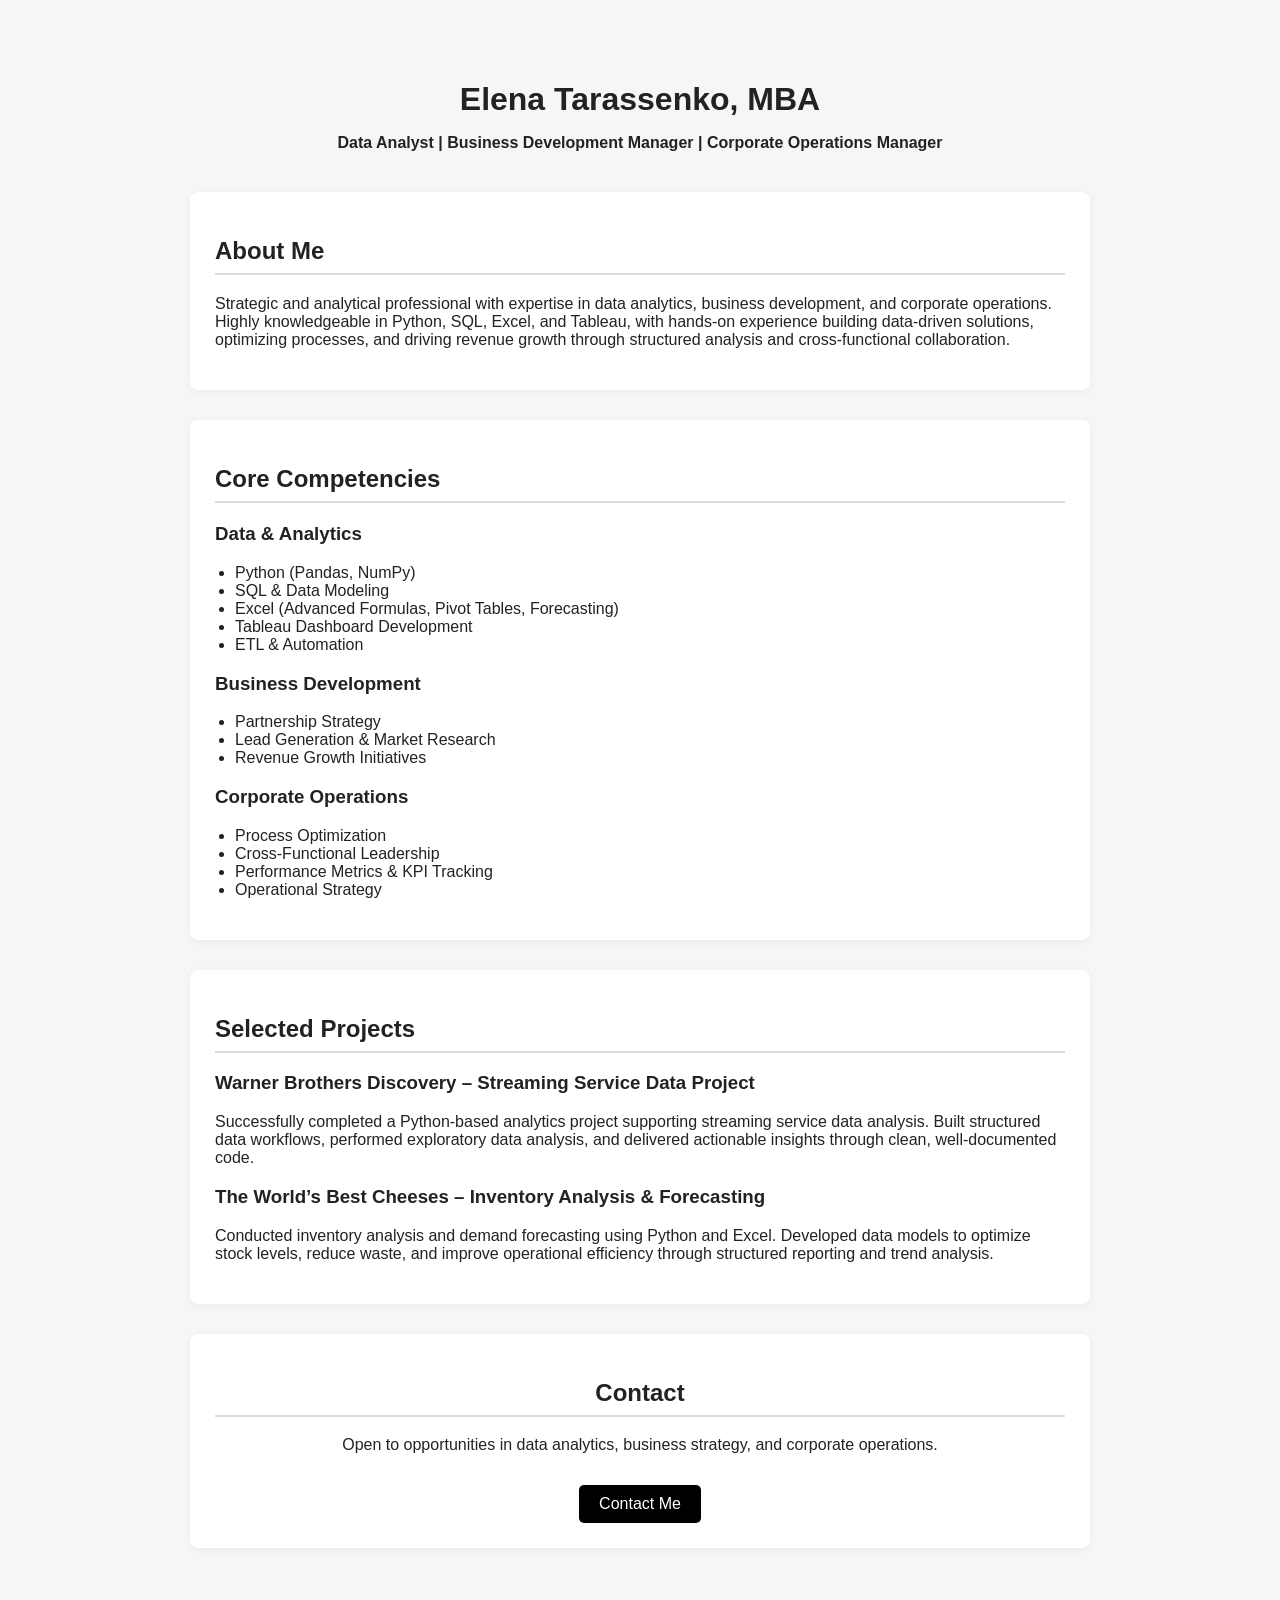
==== index.html @ d3e9df53 "Create index.html" ====
<!DOCTYPE html>
<html lang="en">
<head>
    <meta charset="UTF-8">
    <meta name="viewport" content="width=device-width, initial-scale=1.0">
    <title>Elena Tarassenko, MBA | Data Analyst</title>
    <meta name="description" content="Elena Tarassenko, MBA - Data Analyst, Business Development Manager, Corporate Operations Manager. Skilled in Python, SQL, Excel, and Tableau.">
    <style>
        body {
            font-family: Arial, Helvetica, sans-serif;
            margin: 0;
            background-color: #f4f6f8;
            color: #222;
        }
        .container {
            max-width: 900px;
            margin: 40px auto;
            padding: 20px;
        }
        header {
            text-align: center;
            margin-bottom: 40px;
        }
        h1 {
            margin-bottom: 10px;
        }
        h2 {
            border-bottom: 2px solid #ddd;
            padding-bottom: 8px;
        }
        section {
            background: #ffffff;
            padding: 25px;
            margin-bottom: 30px;
            border-radius: 8px;
            box-shadow: 0 2px 8px rgba(0,0,0,0.05);
        }
        ul {
            padding-left: 20px;
        }
        .contact-button {
            display: inline-block;
            padding: 10px 20px;
            background-color: #000;
            color: #fff;
            text-decoration: none;
            border-radius: 5px;
            margin-top: 15px;
        }
        .contact-button:hover {
            background-color: #333;
        }
    </style>
</head>
<body>

<div class="container">

    <header>
        <h1>Elena Tarassenko, MBA</h1>
        <p><strong>Data Analyst | Business Development Manager | Corporate Operations Manager</strong></p>
    </header>

    <section>
        <h2>About Me</h2>
        <p>
            Strategic and analytical professional with expertise in data analytics, business development, and corporate operations. Highly knowledgeable in Python, SQL, Excel, and Tableau, with hands-on experience building data-driven solutions, optimizing processes, and driving revenue growth through structured analysis and cross-functional collaboration.
        </p>
    </section>

    <section>
        <h2>Core Competencies</h2>
        <h3>Data & Analytics</h3>
        <ul>
            <li>Python (Pandas, NumPy)</li>
            <li>SQL & Data Modeling</li>
            <li>Excel (Advanced Formulas, Pivot Tables, Forecasting)</li>
            <li>Tableau Dashboard Development</li>
            <li>ETL & Automation</li>
        </ul>

        <h3>Business Development</h3>
        <ul>
            <li>Partnership Strategy</li>
            <li>Lead Generation & Market Research</li>
            <li>Revenue Growth Initiatives</li>
        </ul>

        <h3>Corporate Operations</h3>
        <ul>
            <li>Process Optimization</li>
            <li>Cross-Functional Leadership</li>
            <li>Performance Metrics & KPI Tracking</li>
            <li>Operational Strategy</li>
        </ul>
    </section>

    <section>
        <h2>Selected Projects</h2>

        <h3>Warner Brothers Discovery – Streaming Service Data Project</h3>
        <p>
            Successfully completed a Python-based analytics project supporting streaming service data analysis. Built structured data workflows, performed exploratory data analysis, and delivered actionable insights through clean, well-documented code.
        </p>

        <h3>The World’s Best Cheeses – Inventory Analysis & Forecasting</h3>
        <p>
            Conducted inventory analysis and demand forecasting using Python and Excel. Developed data models to optimize stock levels, reduce waste, and improve operational efficiency through structured reporting and trend analysis.
        </p>
    </section>

    <section style="text-align:center;">
        <h2>Contact</h2>
        <p>Open to opportunities in data analytics, business strategy, and corporate operations.</p>
        <a href="mailto:your-email@example.com" class="contact-button">Contact Me</a>
    </section>

</div>

</body>
</html>
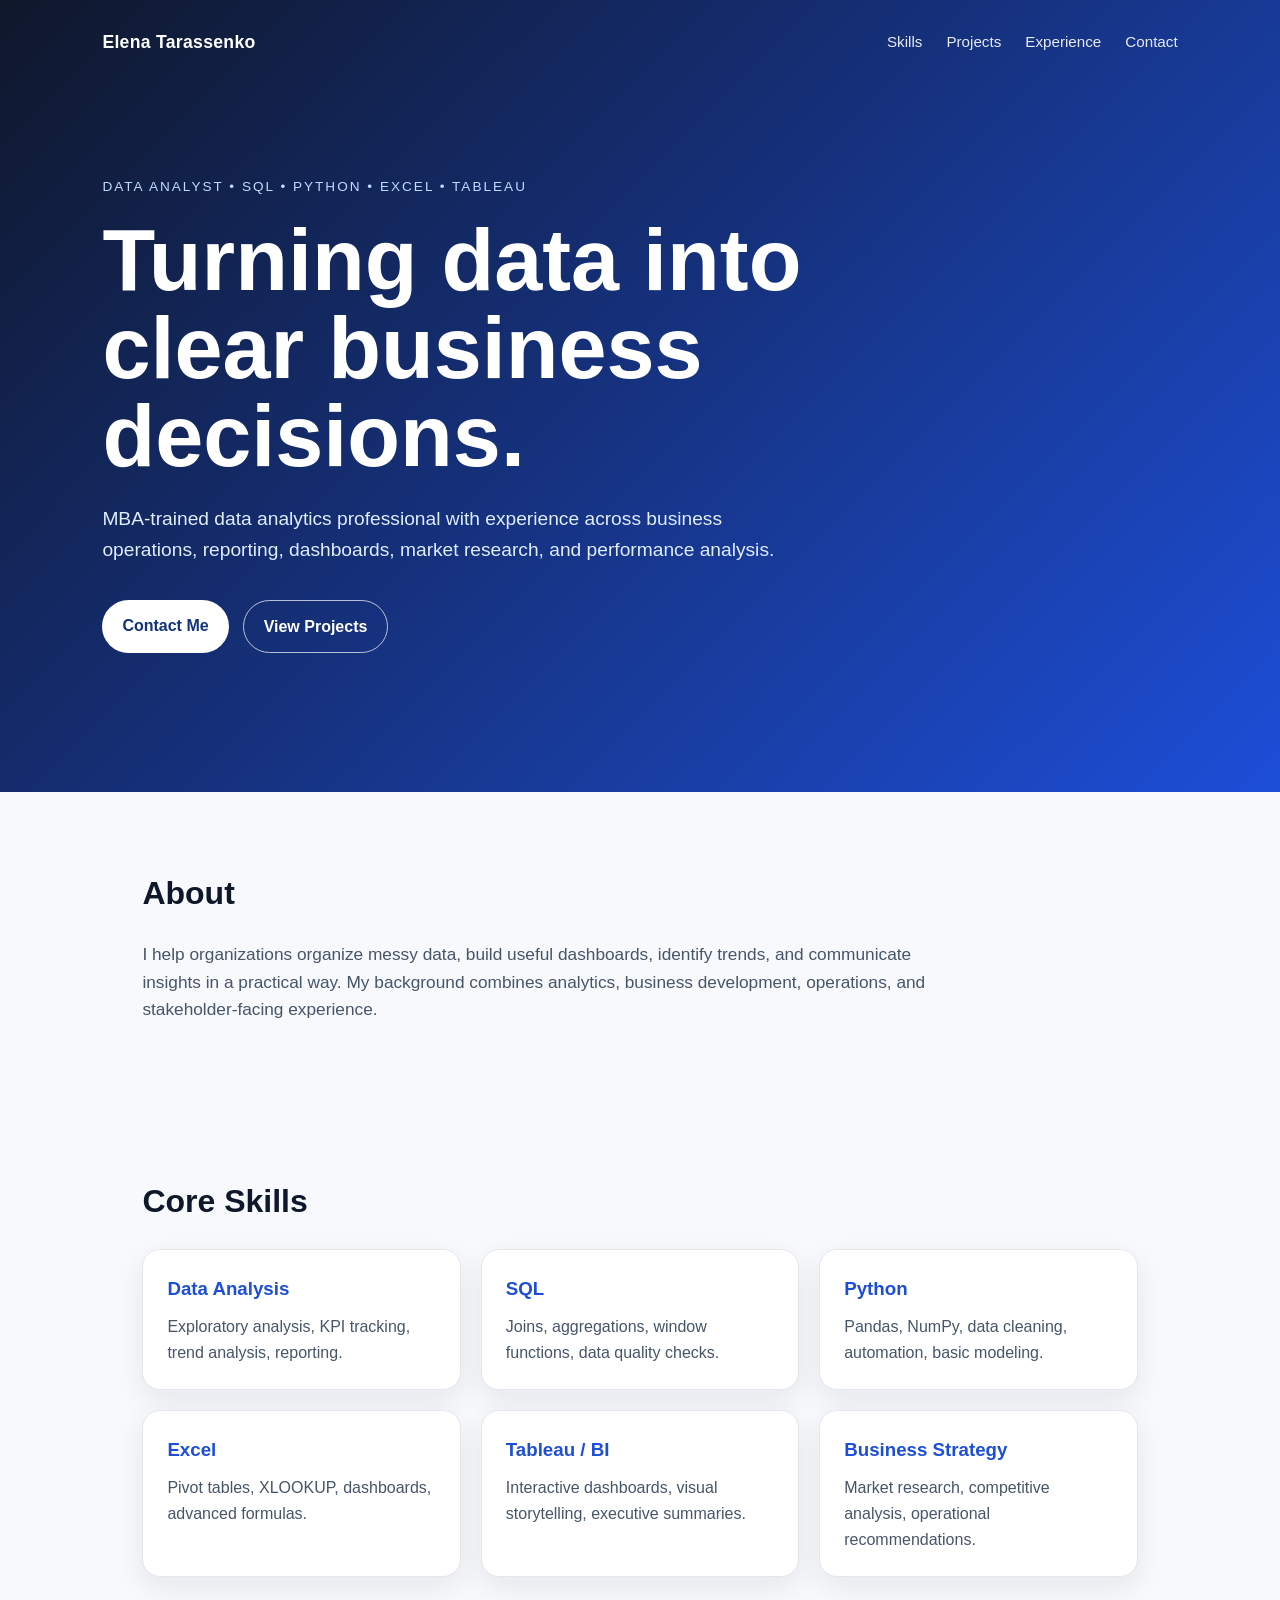
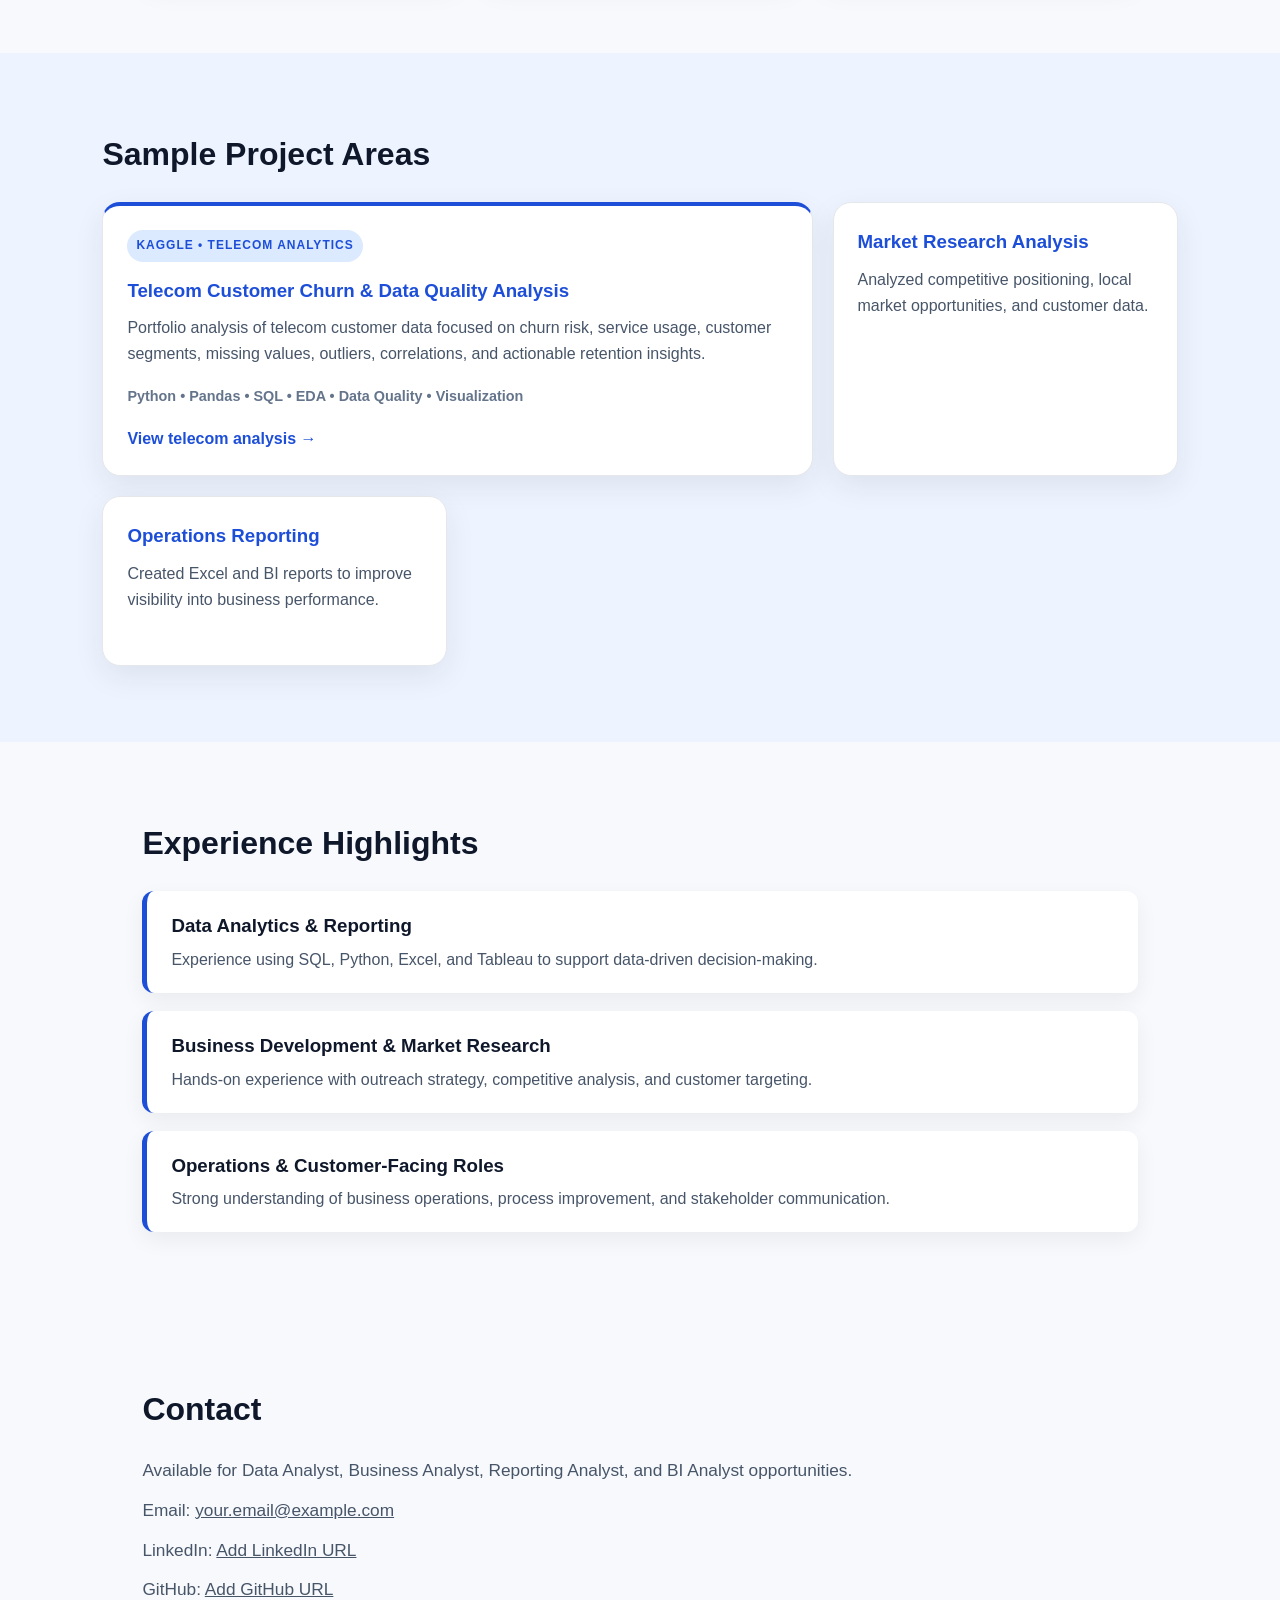
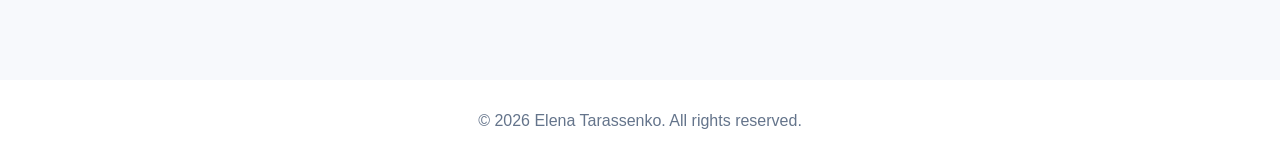
==== commit feb7791d: "Add files via upload updated website files 8/29/26" ====
--- a/index.html
+++ b/index.html
@@ -1,121 +1,109 @@
 <!DOCTYPE html>
 <html lang="en">
 <head>
-    <meta charset="UTF-8">
-    <meta name="viewport" content="width=device-width, initial-scale=1.0">
-    <title>Elena Tarassenko, MBA | Data Analyst</title>
-    <meta name="description" content="Elena Tarassenko, MBA - Data Analyst, Business Development Manager, Corporate Operations Manager. Skilled in Python, SQL, Excel, and Tableau.">
-    <style>
-        body {
-            font-family: Arial, Helvetica, sans-serif;
-            margin: 0;
-            background-color: #f4f6f8;
-            color: #222;
-        }
-        .container {
-            max-width: 900px;
-            margin: 40px auto;
-            padding: 20px;
-        }
-        header {
-            text-align: center;
-            margin-bottom: 40px;
-        }
-        h1 {
-            margin-bottom: 10px;
-        }
-        h2 {
-            border-bottom: 2px solid #ddd;
-            padding-bottom: 8px;
-        }
-        section {
-            background: #ffffff;
-            padding: 25px;
-            margin-bottom: 30px;
-            border-radius: 8px;
-            box-shadow: 0 2px 8px rgba(0,0,0,0.05);
-        }
-        ul {
-            padding-left: 20px;
-        }
-        .contact-button {
-            display: inline-block;
-            padding: 10px 20px;
-            background-color: #000;
-            color: #fff;
-            text-decoration: none;
-            border-radius: 5px;
-            margin-top: 15px;
-        }
-        .contact-button:hover {
-            background-color: #333;
-        }
-    </style>
+  <meta charset="UTF-8" />
+  <meta name="viewport" content="width=device-width, initial-scale=1.0" />
+  <title>Elena Tarassenko | Data Analyst</title>
+  <link rel="stylesheet" href="style.css" />
 </head>
 <body>
+  <header class="hero">
+    <nav>
+      <div class="logo">Elena Tarassenko</div>
+      <div class="nav-links">
+        <a href="#skills">Skills</a>
+        <a href="#projects">Projects</a>
+        <a href="#experience">Experience</a>
+        <a href="#contact">Contact</a>
+      </div>
+    </nav>
 
-<div class="container">
+    <section class="hero-content">
+      <p class="eyebrow">Data Analyst • SQL • Python • Excel • Tableau</p>
+      <h1>Turning data into clear business decisions.</h1>
+      <p class="intro">
+        MBA-trained data analytics professional with experience across business operations,
+        reporting, dashboards, market research, and performance analysis.
+      </p>
+      <div class="buttons">
+        <a class="btn primary" href="#contact">Contact Me</a>
+        <a class="btn secondary" href="#projects">View Projects</a>
+      </div>
+    </section>
+  </header>
 
-    <header>
-        <h1>Elena Tarassenko, MBA</h1>
-        <p><strong>Data Analyst | Business Development Manager | Corporate Operations Manager</strong></p>
-    </header>
-
-    <section>
-        <h2>About Me</h2>
-        <p>
-            Strategic and analytical professional with expertise in data analytics, business development, and corporate operations. Highly knowledgeable in Python, SQL, Excel, and Tableau, with hands-on experience building data-driven solutions, optimizing processes, and driving revenue growth through structured analysis and cross-functional collaboration.
-        </p>
+  <main>
+    <section class="section about">
+      <h2>About</h2>
+      <p>
+        I help organizations organize messy data, build useful dashboards, identify trends,
+        and communicate insights in a practical way. My background combines analytics,
+        business development, operations, and stakeholder-facing experience.
+      </p>
     </section>
 
-    <section>
-        <h2>Core Competencies</h2>
-        <h3>Data & Analytics</h3>
-        <ul>
-            <li>Python (Pandas, NumPy)</li>
-            <li>SQL & Data Modeling</li>
-            <li>Excel (Advanced Formulas, Pivot Tables, Forecasting)</li>
-            <li>Tableau Dashboard Development</li>
-            <li>ETL & Automation</li>
-        </ul>
-
-        <h3>Business Development</h3>
-        <ul>
-            <li>Partnership Strategy</li>
-            <li>Lead Generation & Market Research</li>
-            <li>Revenue Growth Initiatives</li>
-        </ul>
-
-        <h3>Corporate Operations</h3>
-        <ul>
-            <li>Process Optimization</li>
-            <li>Cross-Functional Leadership</li>
-            <li>Performance Metrics & KPI Tracking</li>
-            <li>Operational Strategy</li>
-        </ul>
+    <section id="skills" class="section">
+      <h2>Core Skills</h2>
+      <div class="grid skills-grid">
+        <div class="card"><h3>Data Analysis</h3><p>Exploratory analysis, KPI tracking, trend analysis, reporting.</p></div>
+        <div class="card"><h3>SQL</h3><p>Joins, aggregations, window functions, data quality checks.</p></div>
+        <div class="card"><h3>Python</h3><p>Pandas, NumPy, data cleaning, automation, basic modeling.</p></div>
+        <div class="card"><h3>Excel</h3><p>Pivot tables, XLOOKUP, dashboards, advanced formulas.</p></div>
+        <div class="card"><h3>Tableau / BI</h3><p>Interactive dashboards, visual storytelling, executive summaries.</p></div>
+        <div class="card"><h3>Business Strategy</h3><p>Market research, competitive analysis, operational recommendations.</p></div>
+      </div>
     </section>
 
-    <section>
-        <h2>Selected Projects</h2>
-
-        <h3>Warner Brothers Discovery – Streaming Service Data Project</h3>
-        <p>
-            Successfully completed a Python-based analytics project supporting streaming service data analysis. Built structured data workflows, performed exploratory data analysis, and delivered actionable insights through clean, well-documented code.
-        </p>
-
-        <h3>The World’s Best Cheeses – Inventory Analysis & Forecasting</h3>
-        <p>
-            Conducted inventory analysis and demand forecasting using Python and Excel. Developed data models to optimize stock levels, reduce waste, and improve operational efficiency through structured reporting and trend analysis.
-        </p>
+    <section id="projects" class="section alt">
+      <h2>Sample Project Areas</h2>
+      <div class="grid project-grid">
+        <div class="card project featured-project">
+          <span class="project-tag">Kaggle • Telecom Analytics</span>
+          <h3>Telecom Customer Churn & Data Quality Analysis</h3>
+          <p>Portfolio analysis of telecom customer data focused on churn risk, service usage, customer segments, missing values, outliers, correlations, and actionable retention insights.</p>
+          <div class="project-tools">Python • Pandas • SQL • EDA • Data Quality • Visualization</div>
+          <a class="project-link" href="telecom-analysis.html">View telecom analysis →</a>
+        </div>
+        <div class="card project">
+          <h3>Market Research Analysis</h3>
+          <p>Analyzed competitive positioning, local market opportunities, and customer data.</p>
+        </div>
+        <div class="card project">
+          <h3>Operations Reporting</h3>
+          <p>Created Excel and BI reports to improve visibility into business performance.</p>
+        </div>
+      </div>
     </section>
 
-    <section style="text-align:center;">
-        <h2>Contact</h2>
-        <p>Open to opportunities in data analytics, business strategy, and corporate operations.</p>
-        <a href="mailto:your-email@example.com" class="contact-button">Contact Me</a>
+    <section id="experience" class="section">
+      <h2>Experience Highlights</h2>
+      <div class="timeline">
+        <div>
+          <h3>Data Analytics & Reporting</h3>
+          <p>Experience using SQL, Python, Excel, and Tableau to support data-driven decision-making.</p>
+        </div>
+        <div>
+          <h3>Business Development & Market Research</h3>
+          <p>Hands-on experience with outreach strategy, competitive analysis, and customer targeting.</p>
+        </div>
+        <div>
+          <h3>Operations & Customer-Facing Roles</h3>
+          <p>Strong understanding of business operations, process improvement, and stakeholder communication.</p>
+        </div>
+      </div>
     </section>
 
-</div>
+    <section id="contact" class="section contact">
+      <h2>Contact</h2>
+      <p>Available for Data Analyst, Business Analyst, Reporting Analyst, and BI Analyst opportunities.</p>
+      <p class="contact-line">Email: <a href="mailto:your.email@example.com">your.email@example.com</a></p>
+      <p class="contact-line">LinkedIn: <a href="#">Add LinkedIn URL</a></p>
+      <p class="contact-line">GitHub: <a href="#">Add GitHub URL</a></p>
+    </section>
+  </main>
 
+  <footer>
+    <p>© 2026 Elena Tarassenko. All rights reserved.</p>
+  </footer>
 </body>
 </html>
--- a/style.css
+++ b/style.css
@@ -0,0 +1,71 @@
+* { box-sizing: border-box; margin: 0; padding: 0; }
+body { font-family: Arial, Helvetica, sans-serif; line-height: 1.6; color: #172033; background: #f7f9fc; }
+a { color: inherit; }
+.hero { min-height: 88vh; padding: 28px 8%; background: linear-gradient(135deg, #0f172a 0%, #1d4ed8 100%); color: white; }
+nav { display: flex; justify-content: space-between; align-items: center; gap: 20px; }
+.logo { font-weight: 700; font-size: 1.1rem; letter-spacing: .3px; }
+.nav-links { display: flex; gap: 24px; flex-wrap: wrap; }
+.nav-links a { text-decoration: none; opacity: .9; font-size: .95rem; }
+.nav-links a:hover { opacity: 1; }
+.hero-content { max-width: 850px; margin-top: 120px; }
+.eyebrow { text-transform: uppercase; letter-spacing: 2px; font-size: .85rem; color: #bfdbfe; margin-bottom: 18px; }
+h1 { font-size: clamp(2.5rem, 7vw, 5.4rem); line-height: 1.02; margin-bottom: 24px; }
+.intro { font-size: 1.2rem; max-width: 680px; color: #e0ecff; margin-bottom: 34px; }
+.buttons { display: flex; gap: 14px; flex-wrap: wrap; }
+.btn { padding: 13px 20px; border-radius: 999px; text-decoration: none; font-weight: 700; }
+.primary { background: white; color: #12327a; }
+.secondary { border: 1px solid rgba(255,255,255,.7); color: white; }
+.section { padding: 76px 8%; max-width: 1200px; margin: auto; }
+.section h2 { font-size: 2rem; margin-bottom: 22px; color: #0f172a; }
+.about p, .contact p { max-width: 820px; font-size: 1.08rem; color: #475569; }
+.alt { max-width: none; background: #eef4ff; }
+.alt > * { max-width: 1200px; margin-left: auto; margin-right: auto; }
+.grid { display: grid; grid-template-columns: repeat(3, 1fr); gap: 20px; }
+.card { background: white; padding: 24px; border-radius: 18px; box-shadow: 0 10px 30px rgba(15, 23, 42, .08); border: 1px solid #e5e7eb; }
+.card h3 { margin-bottom: 10px; color: #1d4ed8; }
+.card p { color: #475569; }
+.project { min-height: 170px; }
+.timeline { display: grid; gap: 18px; }
+.timeline div { background: white; border-left: 5px solid #1d4ed8; padding: 20px 24px; border-radius: 12px; box-shadow: 0 8px 22px rgba(15, 23, 42, .06); }
+.timeline h3 { color: #0f172a; margin-bottom: 6px; }
+.timeline p { color: #475569; }
+.contact { text-align: left; }
+.contact-line { margin-top: 12px; }
+footer { text-align: center; padding: 28px; color: #64748b; background: white; }
+@media (max-width: 850px) {
+  nav { align-items: flex-start; flex-direction: column; }
+  .hero-content { margin-top: 80px; }
+  .grid { grid-template-columns: 1fr; }
+}
+
+/* Telecom project */
+.featured-project { grid-column: span 2; border-top: 4px solid #1d4ed8; }
+.project-tag { display: inline-block; font-size: .75rem; font-weight: 700; text-transform: uppercase; letter-spacing: 1px; color: #1d4ed8; background: #dbeafe; padding: 6px 9px; border-radius: 999px; margin-bottom: 14px; }
+.project-tools { margin-top: 18px; font-size: .9rem; color: #64748b; font-weight: 700; }
+.project-link { display: inline-block; margin-top: 18px; color: #1d4ed8; font-weight: 700; text-decoration: none; }
+.project-link:hover { text-decoration: underline; }
+.project-hero { padding: 28px 8% 72px; background: linear-gradient(135deg, #0f172a 0%, #1d4ed8 100%); color: white; }
+.project-hero .logo a { text-decoration: none; }
+.project-hero-content { max-width: 900px; margin-top: 72px; }
+.project-hero h1 { font-size: clamp(2.4rem, 6vw, 4.7rem); }
+.project-summary-grid { display: grid; grid-template-columns: repeat(4,1fr); gap: 16px; }
+.metric-card { background: white; border: 1px solid #e2e8f0; border-radius: 16px; padding: 22px; box-shadow: 0 8px 24px rgba(15,23,42,.06); }
+.metric-card span { display: block; color: #64748b; font-size: .8rem; text-transform: uppercase; letter-spacing: .8px; margin-bottom: 8px; }
+.metric-card strong { color: #0f172a; font-size: 1.02rem; }
+.analysis-section p { color: #475569; max-width: 960px; font-size: 1.05rem; }
+.analysis-grid { grid-template-columns: repeat(3, 1fr); }
+.step { display: inline-block; color: #1d4ed8; font-size: .8rem; font-weight: 800; margin-bottom: 8px; }
+.question-list { display: grid; grid-template-columns: repeat(2,1fr); gap: 14px; }
+.question-list p { background: white; border-left: 4px solid #1d4ed8; border-radius: 10px; padding: 18px; box-shadow: 0 6px 18px rgba(15,23,42,.05); }
+.equation-card { background: white; border: 1px solid #dbeafe; border-radius: 18px; padding: 28px; box-shadow: 0 8px 24px rgba(15,23,42,.05); }
+.equation { margin: 22px 0; padding: 18px; border-radius: 12px; background: #0f172a; color: #e0ecff; font-family: Georgia, serif; font-size: clamp(1rem, 2.5vw, 1.35rem); text-align: center; overflow-x: auto; }
+.deliverable-grid { grid-template-columns: repeat(3,1fr); }
+.dataset-box { background: #0f172a; color: white; max-width: none; }
+.dataset-box h2 { color: white; }
+.dataset-box p { color: #dbeafe; max-width: 900px; }
+.dataset-box .muted { margin-top: 12px; color: #cbd5e1; }
+.dark-btn { display: inline-block; margin-top: 24px; }
+@media (max-width: 850px) {
+  .featured-project { grid-column: span 1; }
+  .project-summary-grid, .analysis-grid, .question-list, .deliverable-grid { grid-template-columns: 1fr; }
+}
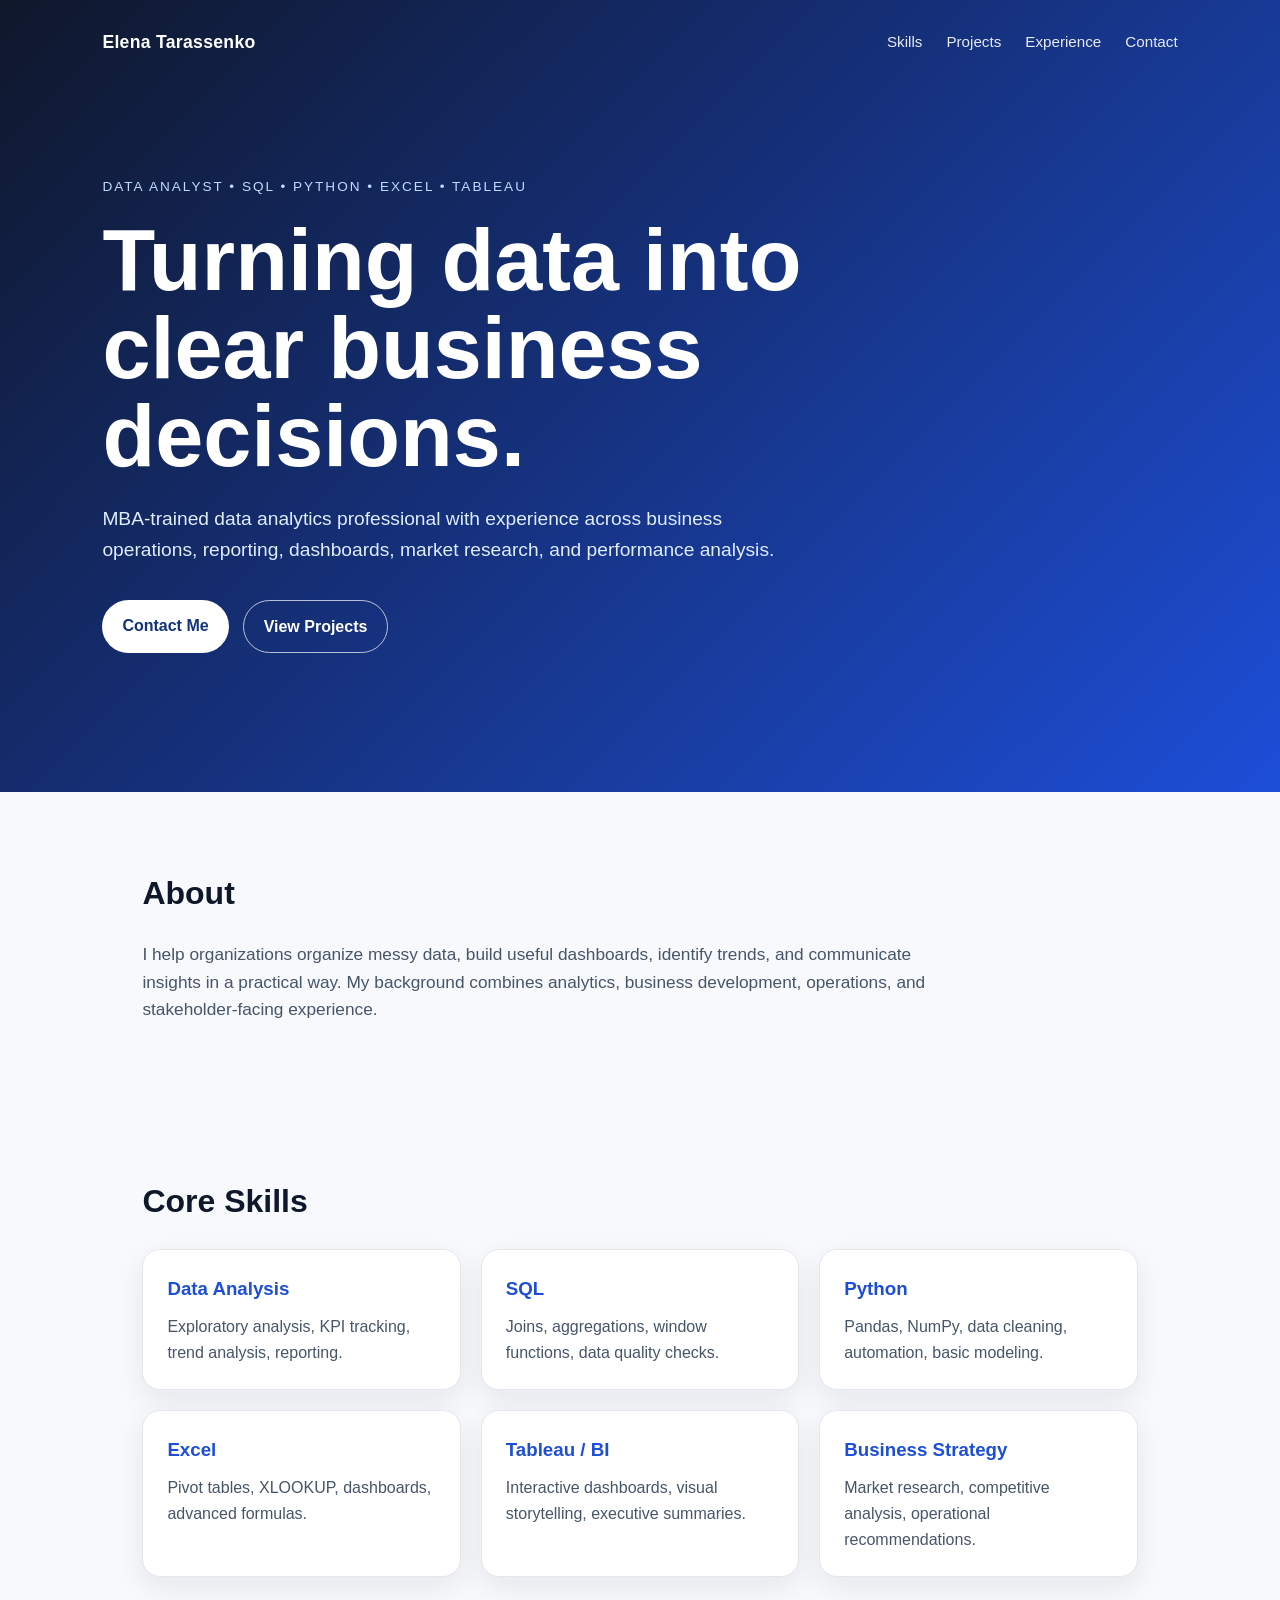
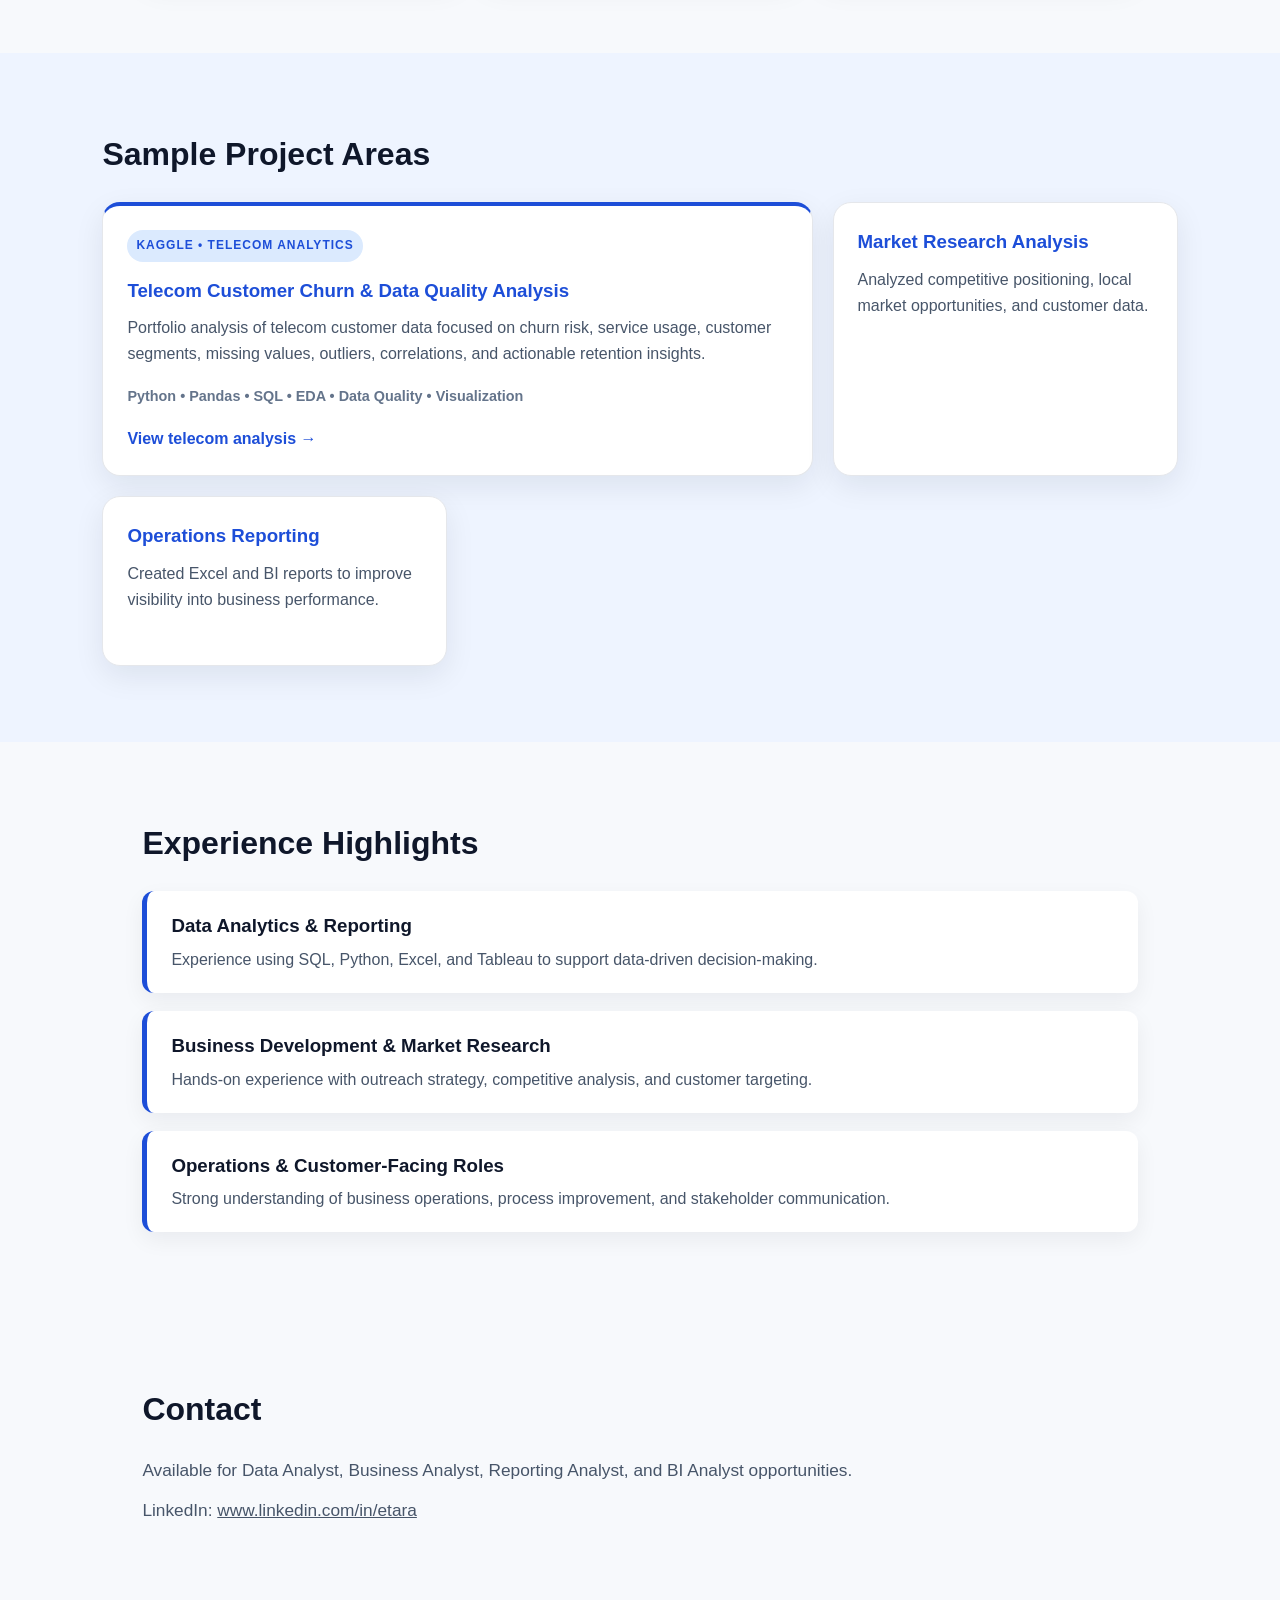
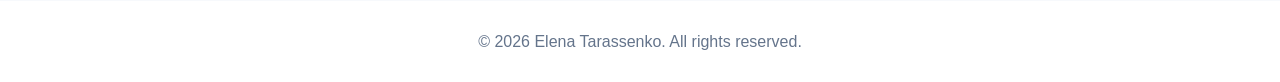
==== commit 26022496: "Add files via upload" ====
--- a/index.html
+++ b/index.html
@@ -96,9 +96,9 @@
     <section id="contact" class="section contact">
       <h2>Contact</h2>
       <p>Available for Data Analyst, Business Analyst, Reporting Analyst, and BI Analyst opportunities.</p>
-      <p class="contact-line">Email: <a href="mailto:your.email@example.com">your.email@example.com</a></p>
-      <p class="contact-line">LinkedIn: <a href="#">Add LinkedIn URL</a></p>
-      <p class="contact-line">GitHub: <a href="#">Add GitHub URL</a></p>
+      <!-- <p class="contact-line">Email: <a href="mailto:tarassenkoe@gmail.com">Email Me</a></p> -->
+      <p class="contact-line">LinkedIn: <a href="www.linkedin.com/in/etara">www.linkedin.com/in/etara</a></p>
+      <!-- <p class="contact-line">GitHub: <a href="#917-843-1235">Add GitHub URL</a></p> -->
     </section>
   </main>
 
